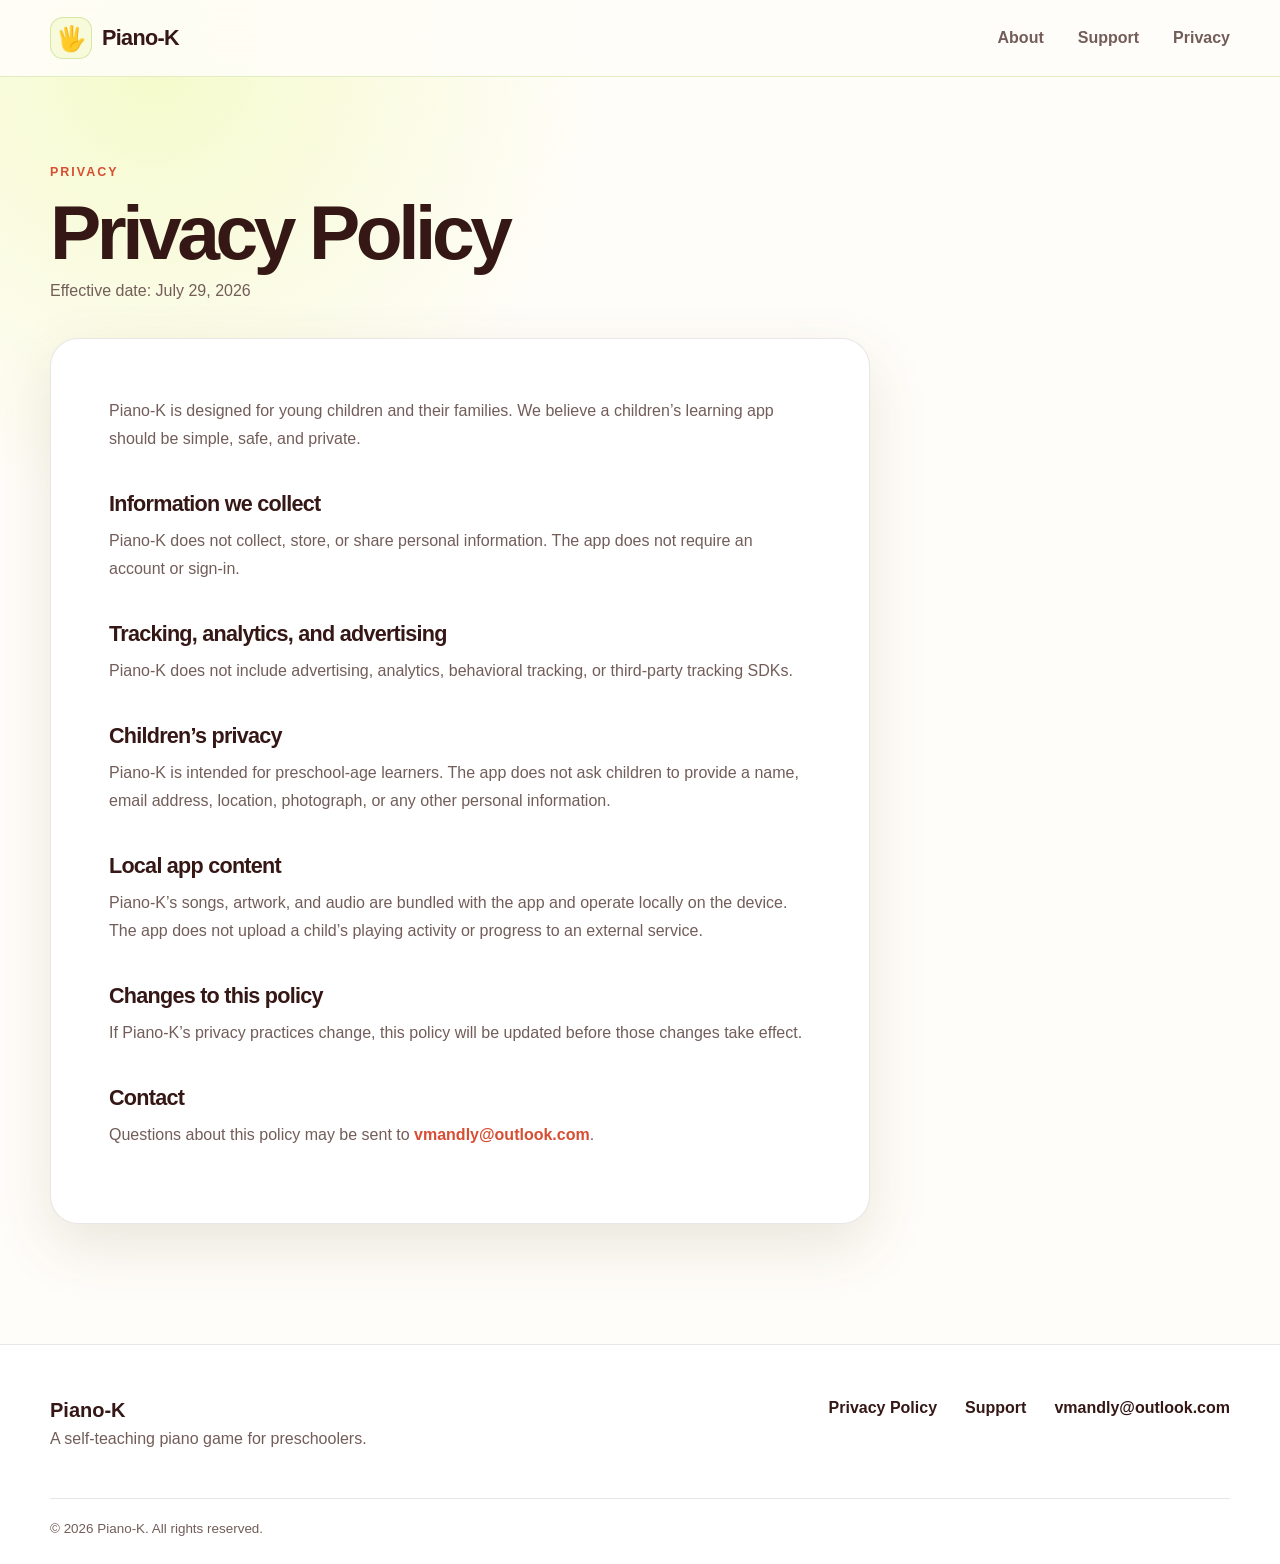
==== privacy/index.html @ d02d83ad "Add files via upload" ====
<!doctype html>
<html lang="en">
  <head>
    <meta charset="utf-8">
    <meta name="viewport" content="width=device-width, initial-scale=1">
    <meta name="description" content="Piano-K privacy policy.">
    <meta name="theme-color" content="#eefab0">
    <title>Privacy Policy | Piano-K</title>
    <link rel="icon" href="../images/piano-k-brand.png">
    <link rel="stylesheet" href="../styles.css">
  </head>
  <body>
    <header class="site-header">
      <div class="shell header-inner">
        <a class="brand" href="../" aria-label="Piano-K home">
          <span class="brand-hand" aria-hidden="true">🖐️</span>
          <span>Piano-K</span>
        </a>
        <nav aria-label="Main navigation">
          <a href="../#inside-piano-k">About</a>
          <a href="../support/">Support</a>
          <a href="./" aria-current="page">Privacy</a>
        </nav>
      </div>
    </header>

    <main class="legal-page shell">
      <p class="eyebrow">Privacy</p>
      <h1>Privacy Policy</h1>
      <p class="legal-updated">Effective date: July 29, 2026</p>

      <div class="legal-card">
        <p>
          Piano-K is designed for young children and their families. We believe a
          children’s learning app should be simple, safe, and private.
        </p>

        <h2>Information we collect</h2>
        <p>
          Piano-K does not collect, store, or share personal information. The app
          does not require an account or sign-in.
        </p>

        <h2>Tracking, analytics, and advertising</h2>
        <p>
          Piano-K does not include advertising, analytics, behavioral tracking, or
          third-party tracking SDKs.
        </p>

        <h2>Children’s privacy</h2>
        <p>
          Piano-K is intended for preschool-age learners. The app does not ask
          children to provide a name, email address, location, photograph, or any
          other personal information.
        </p>

        <h2>Local app content</h2>
        <p>
          Piano-K’s songs, artwork, and audio are bundled with the app and operate
          locally on the device. The app does not upload a child’s playing activity
          or progress to an external service.
        </p>

        <h2>Changes to this policy</h2>
        <p>
          If Piano-K’s privacy practices change, this policy will be updated before
          those changes take effect.
        </p>

        <h2>Contact</h2>
        <p>
          Questions about this policy may be sent to
          <a href="mailto:vmandly@outlook.com">vmandly@outlook.com</a>.
        </p>
      </div>
    </main>

    <footer class="site-footer">
      <div class="shell footer-grid">
        <div>
          <p class="footer-brand">Piano-K</p>
          <p>A self-teaching piano game for preschoolers.</p>
        </div>
        <div class="footer-links">
          <a href="./">Privacy Policy</a>
          <a href="../support/">Support</a>
          <a href="mailto:vmandly@outlook.com">vmandly@outlook.com</a>
        </div>
      </div>
      <div class="shell copyright">© 2026 Piano-K. All rights reserved.</div>
    </footer>
  </body>
</html>
---- styles.css ----
:root {
  --ink: #351816;
  --muted: #725d59;
  --coral: #f36d50;
  --coral-dark: #d84e33;
  --lime: #eefaaf;
  --lime-soft: #f7fbdc;
  --green: #91bc2c;
  --paper: #fffdf9;
  --line: rgba(76, 52, 42, 0.12);
  --shadow: 0 22px 60px rgba(91, 79, 31, 0.13);
}

* {
  box-sizing: border-box;
}

html {
  scroll-behavior: smooth;
  background: var(--paper);
}

body {
  margin: 0;
  color: var(--ink);
  background:
    radial-gradient(circle at 12% 4%, rgba(229, 246, 129, 0.38), transparent 28rem),
    var(--paper);
  font-family: "Avenir Next", Avenir, "Segoe UI", Helvetica, Arial, sans-serif;
  -webkit-font-smoothing: antialiased;
}

a {
  color: inherit;
  text-decoration: none;
}

img {
  display: block;
  max-width: 100%;
}

.shell {
  width: min(1180px, calc(100% - 40px));
  margin-inline: auto;
}

.site-header {
  position: sticky;
  top: 0;
  z-index: 20;
  border-bottom: 1px solid rgba(145, 188, 44, 0.26);
  background: rgba(255, 253, 249, 0.88);
  backdrop-filter: blur(18px);
}

.header-inner {
  min-height: 76px;
  display: flex;
  align-items: center;
  justify-content: space-between;
  gap: 28px;
}

.brand {
  display: inline-flex;
  align-items: center;
  gap: 10px;
  font-size: 1.35rem;
  font-weight: 800;
  letter-spacing: -0.03em;
}

.brand-hand {
  display: grid;
  place-items: center;
  width: 42px;
  height: 42px;
  border: 1px solid rgba(145, 188, 44, 0.32);
  border-radius: 13px;
  background: var(--lime-soft);
  font-size: 1.55rem;
}

nav {
  display: flex;
  align-items: center;
  gap: clamp(18px, 3vw, 34px);
  color: var(--muted);
  font-weight: 650;
}

nav a:hover,
.footer-links a:hover {
  color: var(--coral-dark);
}

.hero {
  min-height: 690px;
  display: grid;
  grid-template-columns: 0.92fr 1.08fr;
  align-items: center;
  gap: clamp(40px, 7vw, 90px);
  padding-block: 70px 82px;
}

.eyebrow {
  margin: 0 0 16px;
  color: var(--coral-dark);
  font-size: 0.78rem;
  font-weight: 800;
  letter-spacing: 0.16em;
  text-transform: uppercase;
}

h1,
h2,
p {
  margin-top: 0;
}

h1 {
  max-width: 760px;
  margin-bottom: 24px;
  font-size: clamp(2.7rem, 6vw, 5.5rem);
  line-height: 0.98;
  letter-spacing: -0.058em;
}

.hero-text {
  max-width: 600px;
  margin-bottom: 30px;
  color: var(--muted);
  font-size: clamp(1.1rem, 1.7vw, 1.3rem);
  line-height: 1.65;
}

.hero-actions {
  display: flex;
  flex-wrap: wrap;
  gap: 12px;
}

.button {
  min-height: 50px;
  display: inline-flex;
  align-items: center;
  justify-content: center;
  padding: 12px 22px;
  border: 1px solid transparent;
  border-radius: 999px;
  font-weight: 800;
  transition: transform 160ms ease, box-shadow 160ms ease;
}

.button:hover {
  transform: translateY(-2px);
}

.primary {
  color: white;
  background: linear-gradient(145deg, #ff8468, var(--coral));
  box-shadow: 0 12px 26px rgba(243, 109, 80, 0.28);
}

.secondary {
  border-color: var(--line);
  background: white;
}

.availability {
  margin: 18px 0 0;
  color: var(--muted);
  font-size: 0.9rem;
}

.hero-art {
  padding: 22px;
  overflow: hidden;
  border: 1px solid rgba(145, 188, 44, 0.24);
  border-radius: 38px;
  background: white;
  box-shadow: var(--shadow);
  transform: rotate(1.2deg);
}

.hero-art img {
  aspect-ratio: 4 / 3;
  border-radius: 22px;
  object-fit: cover;
}

.feature-strip {
  border-block: 1px solid rgba(145, 188, 44, 0.22);
  background: linear-gradient(135deg, #f7fbdc, #eefaaf 55%, #f7fbdc);
}

.feature-grid {
  display: grid;
  grid-template-columns: repeat(3, 1fr);
  gap: 1px;
  background: rgba(76, 52, 42, 0.1);
}

.feature-card {
  min-height: 250px;
  padding: 40px;
  background: rgba(255, 255, 255, 0.56);
}

.feature-number {
  display: block;
  margin-bottom: 34px;
  color: var(--coral);
  font-size: 0.82rem;
  font-weight: 800;
  letter-spacing: 0.14em;
}

.feature-card h2,
.section-heading h2,
.device-copy h2,
.closing h2,
.support-card h2,
.legal-card h2 {
  letter-spacing: -0.035em;
}

.feature-card h2 {
  margin-bottom: 12px;
  font-size: 1.45rem;
}

.feature-card p {
  margin-bottom: 0;
  color: var(--muted);
  line-height: 1.65;
}

.showcase {
  padding-block: 120px;
}

.section-heading {
  max-width: 720px;
  margin-bottom: 46px;
}

.section-heading h2,
.device-copy h2,
.closing h2 {
  margin-bottom: 18px;
  font-size: clamp(2.2rem, 4.5vw, 4.2rem);
  line-height: 1.05;
}

.section-heading > p:last-child,
.device-copy > p:last-child {
  color: var(--muted);
  font-size: 1.1rem;
  line-height: 1.7;
}

.showcase-card {
  margin: 0;
  overflow: hidden;
  border: 1px solid var(--line);
  border-radius: 28px;
  background: white;
  box-shadow: 0 16px 50px rgba(91, 79, 31, 0.1);
}

.showcase-card img {
  width: 100%;
  aspect-ratio: 4 / 3;
  object-fit: cover;
}

.showcase-wide img {
  aspect-ratio: 16 / 8.7;
}

.showcase-card figcaption {
  display: grid;
  gap: 7px;
  padding: 24px 26px 28px;
}

.showcase-card figcaption strong {
  font-size: 1.15rem;
}

.showcase-card figcaption span {
  color: var(--muted);
  line-height: 1.55;
}

.showcase-grid {
  display: grid;
  grid-template-columns: repeat(2, 1fr);
  gap: 28px;
  margin-top: 28px;
}

.device-section {
  padding-block: 110px;
  color: white;
  background: #2e1815;
}

.device-grid {
  display: grid;
  grid-template-columns: 0.72fr 1.28fr;
  align-items: center;
  gap: 70px;
}

.device-copy .eyebrow {
  color: #ff9b84;
}

.device-copy > p:last-child {
  color: rgba(255, 255, 255, 0.72);
}

.phone-shot {
  padding: 18px;
  border: 1px solid rgba(255, 255, 255, 0.13);
  border-radius: 34px;
  background: rgba(255, 255, 255, 0.06);
}

.phone-shot img {
  width: 100%;
  border-radius: 22px;
}

.closing {
  min-height: 410px;
  display: flex;
  align-items: center;
  justify-content: space-between;
  gap: 30px;
  padding-block: 80px;
}

.closing h2 {
  max-width: 800px;
  margin-bottom: 0;
}

.site-footer {
  padding-block: 54px 28px;
  border-top: 1px solid var(--line);
  background: white;
}

.footer-grid {
  display: flex;
  align-items: flex-start;
  justify-content: space-between;
  gap: 32px;
}

.footer-brand {
  margin-bottom: 8px;
  font-size: 1.25rem;
  font-weight: 850;
}

.footer-grid p:last-child,
.copyright {
  color: var(--muted);
}

.footer-links {
  display: flex;
  flex-wrap: wrap;
  justify-content: flex-end;
  gap: 18px 28px;
  font-weight: 650;
}

.copyright {
  margin-top: 34px;
  padding-top: 22px;
  border-top: 1px solid var(--line);
  color: var(--muted);
  font-size: 0.84rem;
}

.legal-page {
  min-height: 70vh;
  padding-block: 88px 120px;
}

.legal-page h1 {
  margin-bottom: 12px;
  font-size: clamp(2.7rem, 6vw, 5rem);
}

.legal-updated,
.legal-intro {
  color: var(--muted);
}

.legal-intro {
  max-width: 670px;
  margin-bottom: 34px;
  font-size: 1.15rem;
  line-height: 1.7;
}

.legal-card {
  max-width: 820px;
  margin-top: 38px;
  padding: clamp(28px, 5vw, 58px);
  border: 1px solid var(--line);
  border-radius: 28px;
  background: white;
  box-shadow: var(--shadow);
}

.legal-card h2 {
  margin: 38px 0 10px;
  font-size: 1.35rem;
}

.legal-card p {
  color: var(--muted);
  line-height: 1.75;
}

.legal-card a {
  color: var(--coral-dark);
  font-weight: 750;
}

.support-grid {
  display: grid;
  grid-template-columns: repeat(2, 1fr);
  gap: 20px;
}

.support-card {
  min-height: 220px;
  padding: 30px;
  border: 1px solid var(--line);
  border-radius: 24px;
  background: white;
  box-shadow: 0 12px 35px rgba(91, 79, 31, 0.08);
}

.support-card h2 {
  margin-bottom: 12px;
  font-size: 1.45rem;
}

.support-card p {
  color: var(--muted);
  line-height: 1.7;
}

.contact-card {
  background: linear-gradient(145deg, #f8fbdf, #eefab0);
}

@media (max-width: 820px) {
  .hero,
  .device-grid {
    grid-template-columns: 1fr;
  }

  .hero {
    min-height: auto;
  }

  .hero-art {
    max-width: 640px;
  }

  .feature-grid {
    grid-template-columns: 1fr;
  }

  .feature-card {
    min-height: auto;
  }

  .device-grid {
    gap: 42px;
  }
}

@media (max-width: 640px) {
  .shell {
    width: min(100% - 28px, 1180px);
  }

  .header-inner {
    min-height: 68px;
  }

  .brand-hand {
    width: 38px;
    height: 38px;
  }

  nav {
    gap: 14px;
    font-size: 0.86rem;
  }

  nav a:first-child {
    display: none;
  }

  .hero {
    padding-block: 54px 68px;
  }

  .hero-art {
    padding: 12px;
    border-radius: 26px;
  }

  .showcase {
    padding-block: 80px;
  }

  .showcase-grid,
  .support-grid {
    grid-template-columns: 1fr;
  }

  .showcase-card,
  .phone-shot {
    border-radius: 22px;
  }

  .device-section {
    padding-block: 80px;
  }

  .closing,
  .footer-grid {
    align-items: flex-start;
    flex-direction: column;
  }

  .footer-links {
    justify-content: flex-start;
  }

  .legal-page {
    padding-block: 60px 88px;
  }
}

@media (prefers-reduced-motion: reduce) {
  html {
    scroll-behavior: auto;
  }

  .button {
    transition: none;
  }
}
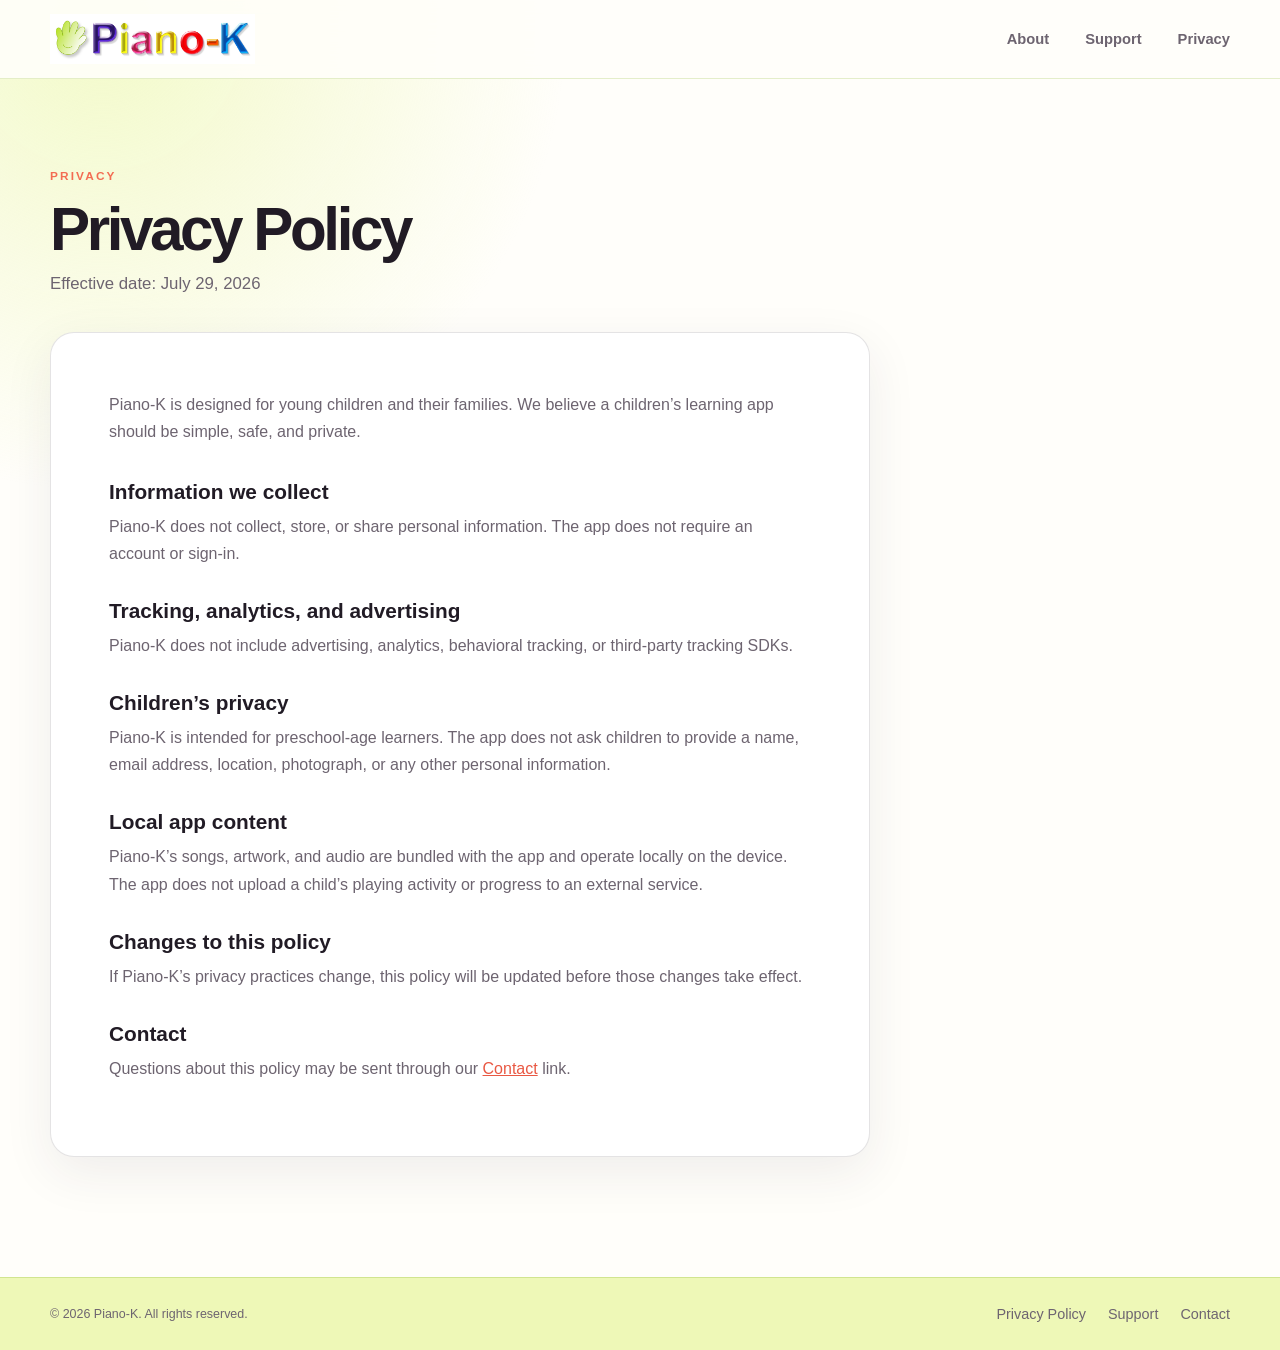
==== commit 009e0864: "Add files via upload" ====
--- a/privacy/index.html
+++ b/privacy/index.html
@@ -1,93 +1,15 @@
 <!doctype html>
 <html lang="en">
-  <head>
-    <meta charset="utf-8">
-    <meta name="viewport" content="width=device-width, initial-scale=1">
-    <meta name="description" content="Piano-K privacy policy.">
-    <meta name="theme-color" content="#eefab0">
-    <title>Privacy Policy | Piano-K</title>
-    <link rel="icon" href="../images/piano-k-brand.png">
-    <link rel="stylesheet" href="../styles.css">
-  </head>
-  <body>
-    <header class="site-header">
-      <div class="shell header-inner">
-        <a class="brand" href="../" aria-label="Piano-K home">
-          <span class="brand-hand" aria-hidden="true">🖐️</span>
-          <span>Piano-K</span>
-        </a>
-        <nav aria-label="Main navigation">
-          <a href="../#inside-piano-k">About</a>
-          <a href="../support/">Support</a>
-          <a href="./" aria-current="page">Privacy</a>
-        </nav>
-      </div>
-    </header>
-
-    <main class="legal-page shell">
-      <p class="eyebrow">Privacy</p>
-      <h1>Privacy Policy</h1>
-      <p class="legal-updated">Effective date: July 29, 2026</p>
-
-      <div class="legal-card">
-        <p>
-          Piano-K is designed for young children and their families. We believe a
-          children’s learning app should be simple, safe, and private.
-        </p>
-
-        <h2>Information we collect</h2>
-        <p>
-          Piano-K does not collect, store, or share personal information. The app
-          does not require an account or sign-in.
-        </p>
-
-        <h2>Tracking, analytics, and advertising</h2>
-        <p>
-          Piano-K does not include advertising, analytics, behavioral tracking, or
-          third-party tracking SDKs.
-        </p>
-
-        <h2>Children’s privacy</h2>
-        <p>
-          Piano-K is intended for preschool-age learners. The app does not ask
-          children to provide a name, email address, location, photograph, or any
-          other personal information.
-        </p>
-
-        <h2>Local app content</h2>
-        <p>
-          Piano-K’s songs, artwork, and audio are bundled with the app and operate
-          locally on the device. The app does not upload a child’s playing activity
-          or progress to an external service.
-        </p>
-
-        <h2>Changes to this policy</h2>
-        <p>
-          If Piano-K’s privacy practices change, this policy will be updated before
-          those changes take effect.
-        </p>
-
-        <h2>Contact</h2>
-        <p>
-          Questions about this policy may be sent to
-          <a href="mailto:vmandly@outlook.com">vmandly@outlook.com</a>.
-        </p>
-      </div>
-    </main>
-
-    <footer class="site-footer">
-      <div class="shell footer-grid">
-        <div>
-          <p class="footer-brand">Piano-K</p>
-          <p>A self-teaching piano game for preschoolers.</p>
-        </div>
-        <div class="footer-links">
-          <a href="./">Privacy Policy</a>
-          <a href="../support/">Support</a>
-          <a href="mailto:vmandly@outlook.com">vmandly@outlook.com</a>
-        </div>
-      </div>
-      <div class="shell copyright">© 2026 Piano-K. All rights reserved.</div>
-    </footer>
-  </body>
-</html>
+<head><meta charset="utf-8"><meta name="viewport" content="width=device-width, initial-scale=1"><meta name="description" content="Piano-K privacy policy."><meta name="theme-color" content="#fffdf8"><title>Privacy Policy | Piano-K</title><link rel="icon" href="../images/piano-k-hand.jpg"><link rel="stylesheet" href="../styles.css"></head>
+<body>
+<header class="site-header"><div class="shell header-inner"><a class="brand" href="../" aria-label="Piano-K home"><img src="../images/piano-k-header-logo.jpg" alt="Piano-K"></a><nav aria-label="Main navigation"><a href="../#inside-piano-k">About</a><a href="../support/">Support</a><a href="./" aria-current="page">Privacy</a></nav></div></header>
+<main class="legal-page shell"><p class="eyebrow">Privacy</p><h1>Privacy Policy</h1><p class="legal-updated">Effective date: July 29, 2026</p>
+<div class="legal-card"><p>Piano-K is designed for young children and their families. We believe a children’s learning app should be simple, safe, and private.</p>
+<h2>Information we collect</h2><p>Piano-K does not collect, store, or share personal information. The app does not require an account or sign-in.</p>
+<h2>Tracking, analytics, and advertising</h2><p>Piano-K does not include advertising, analytics, behavioral tracking, or third-party tracking SDKs.</p>
+<h2>Children’s privacy</h2><p>Piano-K is intended for preschool-age learners. The app does not ask children to provide a name, email address, location, photograph, or any other personal information.</p>
+<h2>Local app content</h2><p>Piano-K’s songs, artwork, and audio are bundled with the app and operate locally on the device. The app does not upload a child’s playing activity or progress to an external service.</p>
+<h2>Changes to this policy</h2><p>If Piano-K’s privacy practices change, this policy will be updated before those changes take effect.</p>
+<h2>Contact</h2><p>Questions about this policy may be sent through our <a href="mailto:vmandly@outlook.com">Contact</a> link.</p></div></main>
+<footer class="site-footer"><div class="shell footer-grid"><div class="copyright">© 2026 Piano-K. All rights reserved.</div><div class="footer-links"><a href="./">Privacy Policy</a><a href="../support/">Support</a><a href="mailto:vmandly@outlook.com">Contact</a></div></div></footer>
+</body></html>
--- a/styles.css
+++ b/styles.css
@@ -1,568 +1,122 @@
 :root {
-  --ink: #351816;
-  --muted: #725d59;
-  --coral: #f36d50;
-  --coral-dark: #d84e33;
-  --lime: #eefaaf;
-  --lime-soft: #f7fbdc;
-  --green: #91bc2c;
-  --paper: #fffdf9;
-  --line: rgba(76, 52, 42, 0.12);
-  --shadow: 0 22px 60px rgba(91, 79, 31, 0.13);
+  --ink: #211b25;
+  --muted: #6d6470;
+  --plum: #e95843;
+  --violet: #f4775f;
+  --coral: #f36c52;
+  --lime: #eef8b7;
+  --green: #8fbb32;
+  --paper: #fffefa;
+  --cream: #f3f9cd;
+  --line: rgba(33, 27, 37, .12);
+  --shadow: 0 24px 70px rgba(49, 37, 58, .13);
 }
 
-* {
-  box-sizing: border-box;
-}
-
-html {
-  scroll-behavior: smooth;
-  background: var(--paper);
-}
-
-body {
-  margin: 0;
-  color: var(--ink);
-  background:
-    radial-gradient(circle at 12% 4%, rgba(229, 246, 129, 0.38), transparent 28rem),
-    var(--paper);
-  font-family: "Avenir Next", Avenir, "Segoe UI", Helvetica, Arial, sans-serif;
-  -webkit-font-smoothing: antialiased;
-}
-
-a {
-  color: inherit;
-  text-decoration: none;
-}
-
-img {
-  display: block;
-  max-width: 100%;
-}
-
-.shell {
-  width: min(1180px, calc(100% - 40px));
-  margin-inline: auto;
-}
-
-.site-header {
-  position: sticky;
-  top: 0;
-  z-index: 20;
-  border-bottom: 1px solid rgba(145, 188, 44, 0.26);
-  background: rgba(255, 253, 249, 0.88);
-  backdrop-filter: blur(18px);
-}
-
-.header-inner {
-  min-height: 76px;
-  display: flex;
-  align-items: center;
-  justify-content: space-between;
-  gap: 28px;
-}
-
-.brand {
-  display: inline-flex;
-  align-items: center;
-  gap: 10px;
-  font-size: 1.35rem;
-  font-weight: 800;
-  letter-spacing: -0.03em;
-}
-
-.brand-hand {
-  display: grid;
-  place-items: center;
-  width: 42px;
-  height: 42px;
-  border: 1px solid rgba(145, 188, 44, 0.32);
-  border-radius: 13px;
-  background: var(--lime-soft);
-  font-size: 1.55rem;
-}
-
-nav {
-  display: flex;
-  align-items: center;
-  gap: clamp(18px, 3vw, 34px);
-  color: var(--muted);
-  font-weight: 650;
-}
-
-nav a:hover,
-.footer-links a:hover {
-  color: var(--coral-dark);
-}
-
-.hero {
-  min-height: 690px;
-  display: grid;
-  grid-template-columns: 0.92fr 1.08fr;
-  align-items: center;
-  gap: clamp(40px, 7vw, 90px);
-  padding-block: 70px 82px;
-}
-
-.eyebrow {
-  margin: 0 0 16px;
-  color: var(--coral-dark);
-  font-size: 0.78rem;
-  font-weight: 800;
-  letter-spacing: 0.16em;
-  text-transform: uppercase;
-}
-
-h1,
-h2,
-p {
-  margin-top: 0;
-}
-
-h1 {
-  max-width: 760px;
-  margin-bottom: 24px;
-  font-size: clamp(2.7rem, 6vw, 5.5rem);
-  line-height: 0.98;
-  letter-spacing: -0.058em;
-}
-
-.hero-text {
-  max-width: 600px;
-  margin-bottom: 30px;
-  color: var(--muted);
-  font-size: clamp(1.1rem, 1.7vw, 1.3rem);
-  line-height: 1.65;
-}
-
-.hero-actions {
-  display: flex;
-  flex-wrap: wrap;
-  gap: 12px;
-}
-
-.button {
-  min-height: 50px;
-  display: inline-flex;
-  align-items: center;
-  justify-content: center;
-  padding: 12px 22px;
-  border: 1px solid transparent;
-  border-radius: 999px;
-  font-weight: 800;
-  transition: transform 160ms ease, box-shadow 160ms ease;
-}
-
-.button:hover {
-  transform: translateY(-2px);
-}
-
-.primary {
-  color: white;
-  background: linear-gradient(145deg, #ff8468, var(--coral));
-  box-shadow: 0 12px 26px rgba(243, 109, 80, 0.28);
-}
-
-.secondary {
-  border-color: var(--line);
-  background: white;
-}
-
-.availability {
-  margin: 18px 0 0;
-  color: var(--muted);
-  font-size: 0.9rem;
-}
-
-.hero-art {
-  padding: 22px;
-  overflow: hidden;
-  border: 1px solid rgba(145, 188, 44, 0.24);
-  border-radius: 38px;
-  background: white;
-  box-shadow: var(--shadow);
-  transform: rotate(1.2deg);
-}
-
-.hero-art img {
-  aspect-ratio: 4 / 3;
-  border-radius: 22px;
-  object-fit: cover;
-}
-
-.feature-strip {
-  border-block: 1px solid rgba(145, 188, 44, 0.22);
-  background: linear-gradient(135deg, #f7fbdc, #eefaaf 55%, #f7fbdc);
-}
-
-.feature-grid {
-  display: grid;
-  grid-template-columns: repeat(3, 1fr);
-  gap: 1px;
-  background: rgba(76, 52, 42, 0.1);
-}
-
-.feature-card {
-  min-height: 250px;
-  padding: 40px;
-  background: rgba(255, 255, 255, 0.56);
-}
-
-.feature-number {
-  display: block;
-  margin-bottom: 34px;
-  color: var(--coral);
-  font-size: 0.82rem;
-  font-weight: 800;
-  letter-spacing: 0.14em;
-}
-
-.feature-card h2,
+* { box-sizing: border-box; }
+html { scroll-behavior: smooth; background: var(--paper); }
+body { margin: 0; color: var(--ink); background: radial-gradient(circle at 8% 2%, rgba(238,248,183,.72), transparent 29rem), var(--paper); font-family: "Avenir Next", Avenir, "Segoe UI", Helvetica, Arial, sans-serif; -webkit-font-smoothing: antialiased; }
+a { color: inherit; text-decoration: none; }
+img { display: block; max-width: 100%; }
+.shell { width: min(1180px, calc(100% - 48px)); margin-inline: auto; }
+.site-header { position: sticky; top: 0; z-index: 20; border-bottom: 1px solid rgba(143,187,50,.24); background: rgba(255,254,250,.9); backdrop-filter: blur(18px); }
+.header-inner { min-height: 78px; display: flex; align-items: center; justify-content: space-between; gap: 28px; }
+.brand { display: inline-flex; align-items: center; gap: 11px; font-size: 1.22rem; font-weight: 800; letter-spacing: -.03em; }
+.brand img { width: clamp(150px, 18vw, 205px); height: auto; }
+nav { display: flex; gap: clamp(18px, 3vw, 36px); color: var(--muted); font-size: .92rem; font-weight: 700; }
+nav a:hover, .footer-links a:hover, .text-link:hover { color: var(--coral); }
+.hero { min-height: 690px; display: grid; grid-template-columns: .94fr 1.06fr; align-items: center; gap: clamp(42px,7vw,94px); padding-block: 70px 82px; }
+.hero-copy { max-width: 680px; }
+.eyebrow { margin: 0 0 17px; color: var(--coral); font-size: .74rem; font-weight: 900; letter-spacing: .18em; text-transform: uppercase; }
+h1, h2, h3, p { margin-top: 0; }
+h1 { max-width: 650px; margin-bottom: 23px; font-size: clamp(2.65rem, 4.7vw, 4.55rem); line-height: 1; letter-spacing: -.057em; }
+.hero-text { max-width: 560px; margin-bottom: 29px; color: var(--muted); font-size: clamp(1rem, 1.45vw, 1.18rem); line-height: 1.62; }
+.hero-actions { display: flex; align-items: center; flex-wrap: wrap; gap: 24px; }
+.button { min-height: 52px; display: inline-flex; align-items: center; justify-content: center; gap: 14px; padding: 12px 22px; border-radius: 999px; font-weight: 850; transition: transform .16s ease, box-shadow .16s ease; }
+.button:hover { transform: translateY(-2px); }
+.primary { color: white; background: linear-gradient(145deg, #fa7a60, var(--coral)); box-shadow: 0 12px 28px rgba(243,108,82,.26); }
+.text-link { color: var(--coral); font-weight: 800; }
+.availability { margin: 20px 0 0; color: var(--muted); font-size: .86rem; }
+.hero-media { width: 100%; }
+.hero-notes { display: grid; place-items: center; margin: 0; padding: 12px; border: 1px solid rgba(143,187,50,.22); border-radius: 26px; background: white; box-shadow: 0 22px 60px rgba(82,94,42,.11); }
+.hero-notes img { width: 100%; border-radius: 16px; }
+.hero-notes figcaption,
+.feature figcaption { width: 100%; display: flex; align-items: flex-start; gap: 18px; padding: 25px 8px 6px; }
+.hero-notes figcaption::before,
+.feature figcaption::before { content: ""; flex: 0 0 4px; height: 46px; margin-left: 10px; border-radius: 999px; background: var(--coral); }
+.hero-notes figcaption > span,
+.feature figcaption > span { flex: 0 0 auto; padding-top: 5px; color: var(--coral); font-size: .84rem; font-weight: 900; line-height: 1.12; letter-spacing: .12em; }
+.hero-notes h3,
+.feature h3 { margin-bottom: 9px; color: var(--ink); font-size: clamp(1.7rem,2.45vw,2.05rem); font-weight: 800; line-height: 1.1; letter-spacing: -.03em; }
+.hero-notes p,
+.feature p { margin: 0; color: var(--muted); font-size: .95rem; line-height: 1.55; }
+.benefits { padding-block: 42px; border-block: 1px solid rgba(143,187,50,.32); background: var(--lime); color: var(--ink); }
+.benefit-grid { display: grid; grid-template-columns: repeat(3,1fr); gap: 16px; }
+.benefit-grid article { min-height: 205px; display: flex; flex-direction: column; justify-content: center; padding: 30px 34px; border: 1px solid rgba(143,187,50,.22); border-radius: 22px; background: rgba(255,255,255,.78); box-shadow: 0 12px 34px rgba(119,151,41,.09); }
+.benefit-grid h2 { margin-bottom: 14px; color: var(--coral); font-size: clamp(1.6rem,2.2vw,1.85rem); line-height: 1.15; letter-spacing: -.035em; }
+.benefit-grid p { margin: 0; color: var(--muted); line-height: 1.65; }
+.showcase { padding-block: 120px 134px; }
+.section-heading { max-width: 920px; margin-bottom: 54px; }
 .section-heading h2,
 .device-copy h2,
-.closing h2,
-.support-card h2,
-.legal-card h2 {
-  letter-spacing: -0.035em;
+.book-copy h2,
+.closing h2 { margin-bottom: 18px; font-size: clamp(2.25rem,3.5vw,3.25rem); line-height: 1.02; letter-spacing: -.05em; }
+.section-heading h2 { white-space: nowrap; }
+.section-heading > p:last-child, .device-copy > p:last-child { color: var(--muted); font-size: 1.1rem; line-height: 1.7; }
+.feature { margin: 0; }
+.image-frame { padding: clamp(14px,2.2vw,24px); overflow: hidden; border: 1px solid rgba(143,187,50,.2); border-radius: 30px; background: white; box-shadow: 0 24px 70px rgba(82,94,42,.13); }
+.image-frame img { width: 100%; border-radius: 18px; }
+.feature-wide { margin-bottom: 66px; }
+.feature-pair { display: grid; grid-template-columns: 1fr 1fr; gap: clamp(28px,4vw,52px); }
+#how-it-works { scroll-margin-top: 104px; }
+.device-section { overflow: hidden; border-block: 1px solid rgba(143,187,50,.22); background: linear-gradient(135deg, #f8fbdc, var(--cream)); }
+.device-grid { min-height: 650px; display: grid; grid-template-columns: .8fr 1.2fr; align-items: center; gap: clamp(40px,7vw,90px); padding-block: 92px; }
+.device-copy { max-width: 490px; }
+.device-shot { padding: 18px; border-radius: 34px; background: white; box-shadow: var(--shadow); }
+.device-shot img { border-radius: 20px; }
+.book-section { display: grid; grid-template-columns: minmax(0,1.15fr) minmax(320px,.85fr); align-items: center; gap: clamp(46px,8vw,110px); padding-block: 120px; }
+.book-cover { padding: 16px; border: 1px solid rgba(243,108,82,.2); border-radius: 30px; background: white; box-shadow: 0 24px 70px rgba(243,108,82,.12); }
+.book-cover img { width: 100%; border-radius: 17px; }
+.book-copy > p:not(.eyebrow) { margin-bottom: 28px; color: var(--muted); font-size: 1.1rem; }
+.closing { min-height: 390px; display: flex; align-items: center; justify-content: space-between; gap: 40px; }
+.closing h2 { margin: 0; }
+.site-footer { padding-block: 28px; color: var(--ink); background: var(--lime); border-top: 1px solid rgba(143,187,50,.3); }
+.footer-grid { display: flex; align-items: center; justify-content: space-between; gap: 40px; }
+.footer-links { display: flex; flex-wrap: wrap; gap: 22px; color: var(--muted); font-size: .9rem; }
+.copyright { color: var(--muted); font-size: .78rem; }
+.legal-page { min-height: 680px; padding-block: 90px 120px; }
+.legal-page > h1 { margin-bottom: 14px; }
+.legal-updated, .legal-intro { color: var(--muted); font-size: 1.05rem; }
+.legal-card, .support-card { border: 1px solid var(--line); border-radius: 24px; background: white; box-shadow: 0 16px 50px rgba(49,37,58,.08); }
+.legal-card { max-width: 820px; margin-top: 38px; padding: clamp(28px,5vw,58px); }
+.legal-card h2, .support-card h2 { margin-top: 32px; margin-bottom: 9px; font-size: 1.3rem; }
+.legal-card h2:first-of-type { margin-top: 34px; }
+.legal-card p, .support-card p { color: var(--muted); line-height: 1.7; }
+.legal-card a { color: var(--plum); text-decoration: underline; }
+.support-grid { display: grid; grid-template-columns: 1fr 1fr; gap: 22px; margin-top: 42px; }
+.support-card { padding: 30px; }
+.support-card h2 { margin-top: 0; }
+.contact-card { display: flex; flex-direction: column; align-items: flex-start; }
+.email-link { margin-top: auto; color: var(--coral); font-weight: 800; text-decoration: underline; text-underline-offset: 4px; }
+@media (max-width: 820px) {
+  .hero, .device-grid, .book-section { grid-template-columns: 1fr; }
+  .hero { padding-top: 54px; }
+  .hero-media { max-width: 680px; margin-inline: auto; }
+  .benefit-grid { grid-template-columns: 1fr; }
+  .benefit-grid article { min-height: auto; }
+  .feature-pair { grid-template-columns: 1fr; gap: 54px; }
+  .device-grid { padding-block: 80px; }
+  .book-section { padding-block: 86px; }
 }
-
-.feature-card h2 {
-  margin-bottom: 12px;
-  font-size: 1.45rem;
+@media (max-width: 620px) {
+  .shell { width: min(100% - 30px, 1180px); }
+  .header-inner { min-height: 68px; }
+  nav a:first-child, nav a:nth-child(2) { display: none; }
+  h1 { font-size: clamp(2.8rem, 14vw, 4rem); }
+  .hero { min-height: 0; padding-block: 52px 64px; }
+  .showcase { padding-block: 86px; }
+  .closing { min-height: 440px; align-items: flex-start; justify-content: center; flex-direction: column; }
+  .footer-grid, .footer-links { flex-direction: column; }
+  .support-grid { grid-template-columns: 1fr; }
+  .section-heading h2 { white-space: normal; }
 }
-
-.feature-card p {
-  margin-bottom: 0;
-  color: var(--muted);
-  line-height: 1.65;
-}
-
-.showcase {
-  padding-block: 120px;
-}
-
-.section-heading {
-  max-width: 720px;
-  margin-bottom: 46px;
-}
-
-.section-heading h2,
-.device-copy h2,
-.closing h2 {
-  margin-bottom: 18px;
-  font-size: clamp(2.2rem, 4.5vw, 4.2rem);
-  line-height: 1.05;
-}
-
-.section-heading > p:last-child,
-.device-copy > p:last-child {
-  color: var(--muted);
-  font-size: 1.1rem;
-  line-height: 1.7;
-}
-
-.showcase-card {
-  margin: 0;
-  overflow: hidden;
-  border: 1px solid var(--line);
-  border-radius: 28px;
-  background: white;
-  box-shadow: 0 16px 50px rgba(91, 79, 31, 0.1);
-}
-
-.showcase-card img {
-  width: 100%;
-  aspect-ratio: 4 / 3;
-  object-fit: cover;
-}
-
-.showcase-wide img {
-  aspect-ratio: 16 / 8.7;
-}
-
-.showcase-card figcaption {
-  display: grid;
-  gap: 7px;
-  padding: 24px 26px 28px;
-}
-
-.showcase-card figcaption strong {
-  font-size: 1.15rem;
-}
-
-.showcase-card figcaption span {
-  color: var(--muted);
-  line-height: 1.55;
-}
-
-.showcase-grid {
-  display: grid;
-  grid-template-columns: repeat(2, 1fr);
-  gap: 28px;
-  margin-top: 28px;
-}
-
-.device-section {
-  padding-block: 110px;
-  color: white;
-  background: #2e1815;
-}
-
-.device-grid {
-  display: grid;
-  grid-template-columns: 0.72fr 1.28fr;
-  align-items: center;
-  gap: 70px;
-}
-
-.device-copy .eyebrow {
-  color: #ff9b84;
-}
-
-.device-copy > p:last-child {
-  color: rgba(255, 255, 255, 0.72);
-}
-
-.phone-shot {
-  padding: 18px;
-  border: 1px solid rgba(255, 255, 255, 0.13);
-  border-radius: 34px;
-  background: rgba(255, 255, 255, 0.06);
-}
-
-.phone-shot img {
-  width: 100%;
-  border-radius: 22px;
-}
-
-.closing {
-  min-height: 410px;
-  display: flex;
-  align-items: center;
-  justify-content: space-between;
-  gap: 30px;
-  padding-block: 80px;
-}
-
-.closing h2 {
-  max-width: 800px;
-  margin-bottom: 0;
-}
-
-.site-footer {
-  padding-block: 54px 28px;
-  border-top: 1px solid var(--line);
-  background: white;
-}
-
-.footer-grid {
-  display: flex;
-  align-items: flex-start;
-  justify-content: space-between;
-  gap: 32px;
-}
-
-.footer-brand {
-  margin-bottom: 8px;
-  font-size: 1.25rem;
-  font-weight: 850;
-}
-
-.footer-grid p:last-child,
-.copyright {
-  color: var(--muted);
-}
-
-.footer-links {
-  display: flex;
-  flex-wrap: wrap;
-  justify-content: flex-end;
-  gap: 18px 28px;
-  font-weight: 650;
-}
-
-.copyright {
-  margin-top: 34px;
-  padding-top: 22px;
-  border-top: 1px solid var(--line);
-  color: var(--muted);
-  font-size: 0.84rem;
-}
-
-.legal-page {
-  min-height: 70vh;
-  padding-block: 88px 120px;
-}
-
-.legal-page h1 {
-  margin-bottom: 12px;
-  font-size: clamp(2.7rem, 6vw, 5rem);
-}
-
-.legal-updated,
-.legal-intro {
-  color: var(--muted);
-}
-
-.legal-intro {
-  max-width: 670px;
-  margin-bottom: 34px;
-  font-size: 1.15rem;
-  line-height: 1.7;
-}
-
-.legal-card {
-  max-width: 820px;
-  margin-top: 38px;
-  padding: clamp(28px, 5vw, 58px);
-  border: 1px solid var(--line);
-  border-radius: 28px;
-  background: white;
-  box-shadow: var(--shadow);
-}
-
-.legal-card h2 {
-  margin: 38px 0 10px;
-  font-size: 1.35rem;
-}
-
-.legal-card p {
-  color: var(--muted);
-  line-height: 1.75;
-}
-
-.legal-card a {
-  color: var(--coral-dark);
-  font-weight: 750;
-}
-
-.support-grid {
-  display: grid;
-  grid-template-columns: repeat(2, 1fr);
-  gap: 20px;
-}
-
-.support-card {
-  min-height: 220px;
-  padding: 30px;
-  border: 1px solid var(--line);
-  border-radius: 24px;
-  background: white;
-  box-shadow: 0 12px 35px rgba(91, 79, 31, 0.08);
-}
-
-.support-card h2 {
-  margin-bottom: 12px;
-  font-size: 1.45rem;
-}
-
-.support-card p {
-  color: var(--muted);
-  line-height: 1.7;
-}
-
-.contact-card {
-  background: linear-gradient(145deg, #f8fbdf, #eefab0);
-}
-
-@media (max-width: 820px) {
-  .hero,
-  .device-grid {
-    grid-template-columns: 1fr;
-  }
-
-  .hero {
-    min-height: auto;
-  }
-
-  .hero-art {
-    max-width: 640px;
-  }
-
-  .feature-grid {
-    grid-template-columns: 1fr;
-  }
-
-  .feature-card {
-    min-height: auto;
-  }
-
-  .device-grid {
-    gap: 42px;
-  }
-}
-
-@media (max-width: 640px) {
-  .shell {
-    width: min(100% - 28px, 1180px);
-  }
-
-  .header-inner {
-    min-height: 68px;
-  }
-
-  .brand-hand {
-    width: 38px;
-    height: 38px;
-  }
-
-  nav {
-    gap: 14px;
-    font-size: 0.86rem;
-  }
-
-  nav a:first-child {
-    display: none;
-  }
-
-  .hero {
-    padding-block: 54px 68px;
-  }
-
-  .hero-art {
-    padding: 12px;
-    border-radius: 26px;
-  }
-
-  .showcase {
-    padding-block: 80px;
-  }
-
-  .showcase-grid,
-  .support-grid {
-    grid-template-columns: 1fr;
-  }
-
-  .showcase-card,
-  .phone-shot {
-    border-radius: 22px;
-  }
-
-  .device-section {
-    padding-block: 80px;
-  }
-
-  .closing,
-  .footer-grid {
-    align-items: flex-start;
-    flex-direction: column;
-  }
-
-  .footer-links {
-    justify-content: flex-start;
-  }
-
-  .legal-page {
-    padding-block: 60px 88px;
-  }
-}
-
-@media (prefers-reduced-motion: reduce) {
-  html {
-    scroll-behavior: auto;
-  }
-
-  .button {
-    transition: none;
-  }
-}
+@media (prefers-reduced-motion: reduce) { html { scroll-behavior: auto; } .button { transition: none; } }
